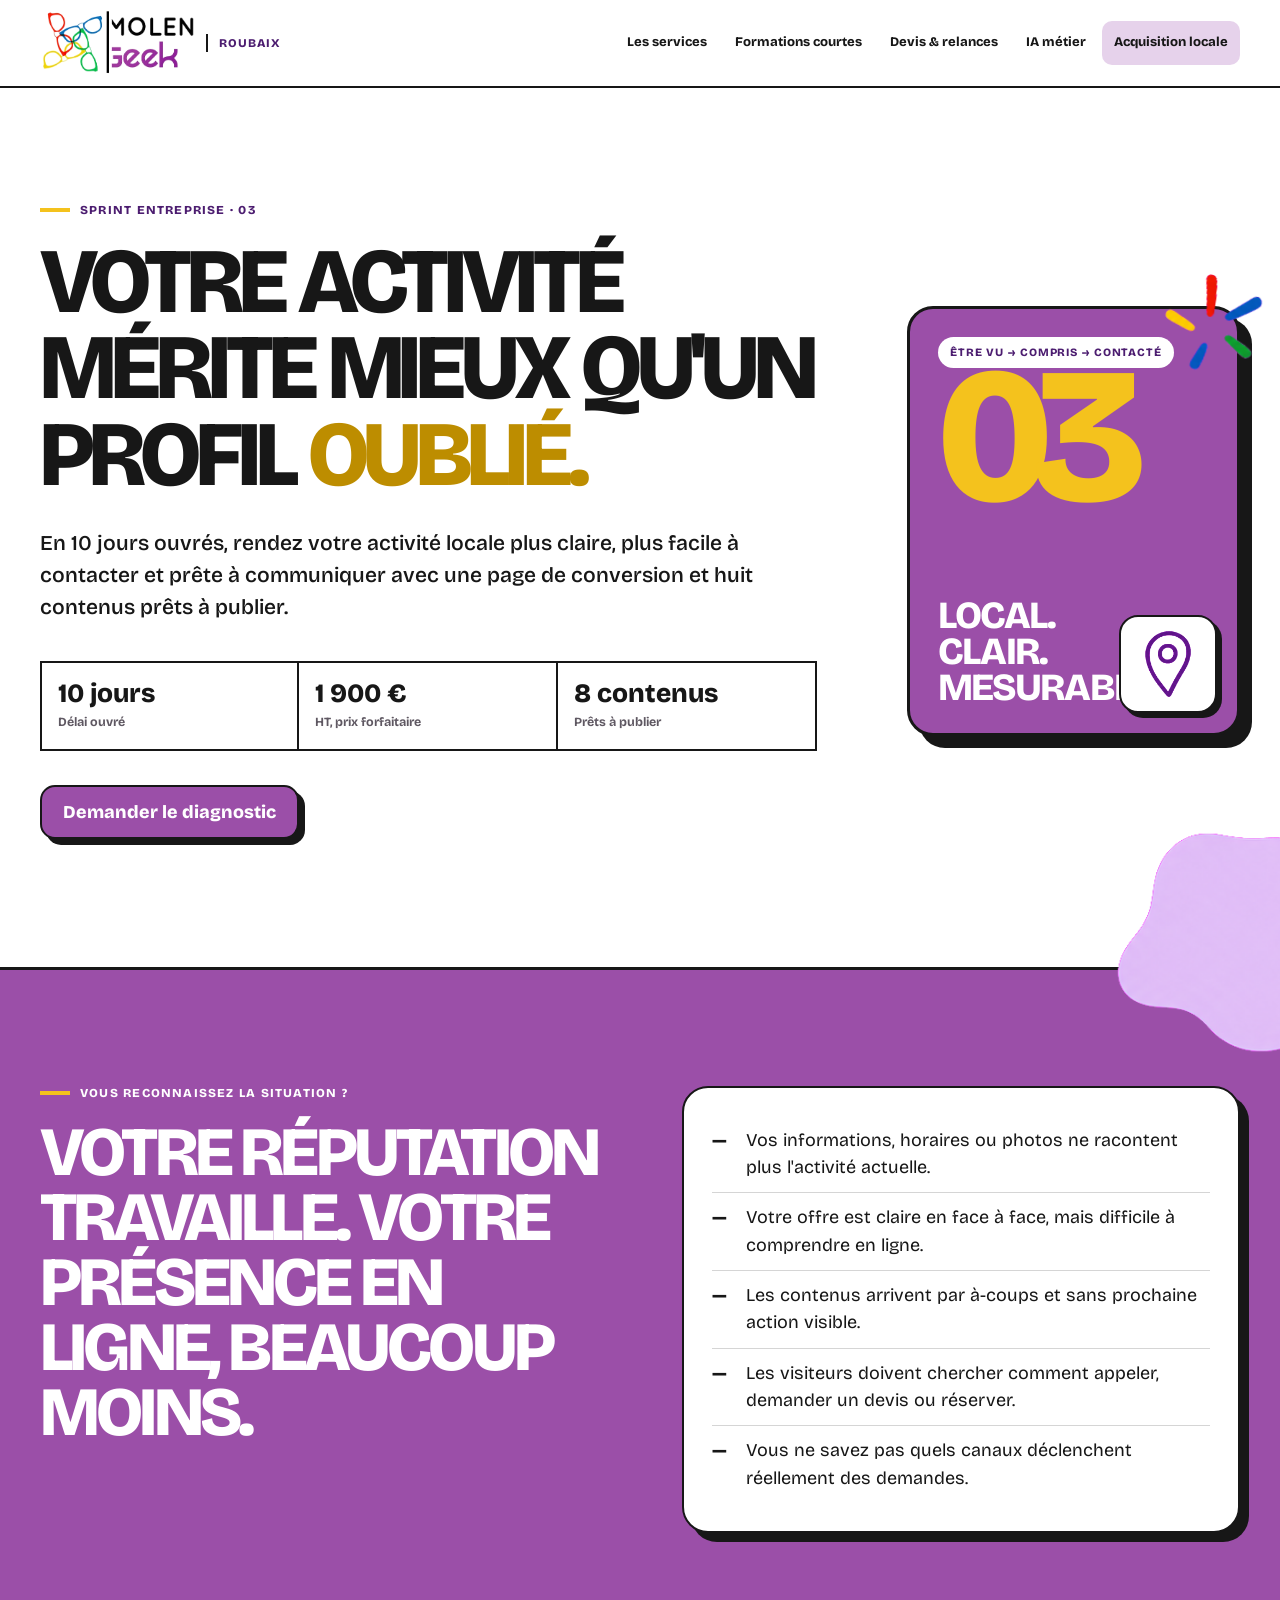
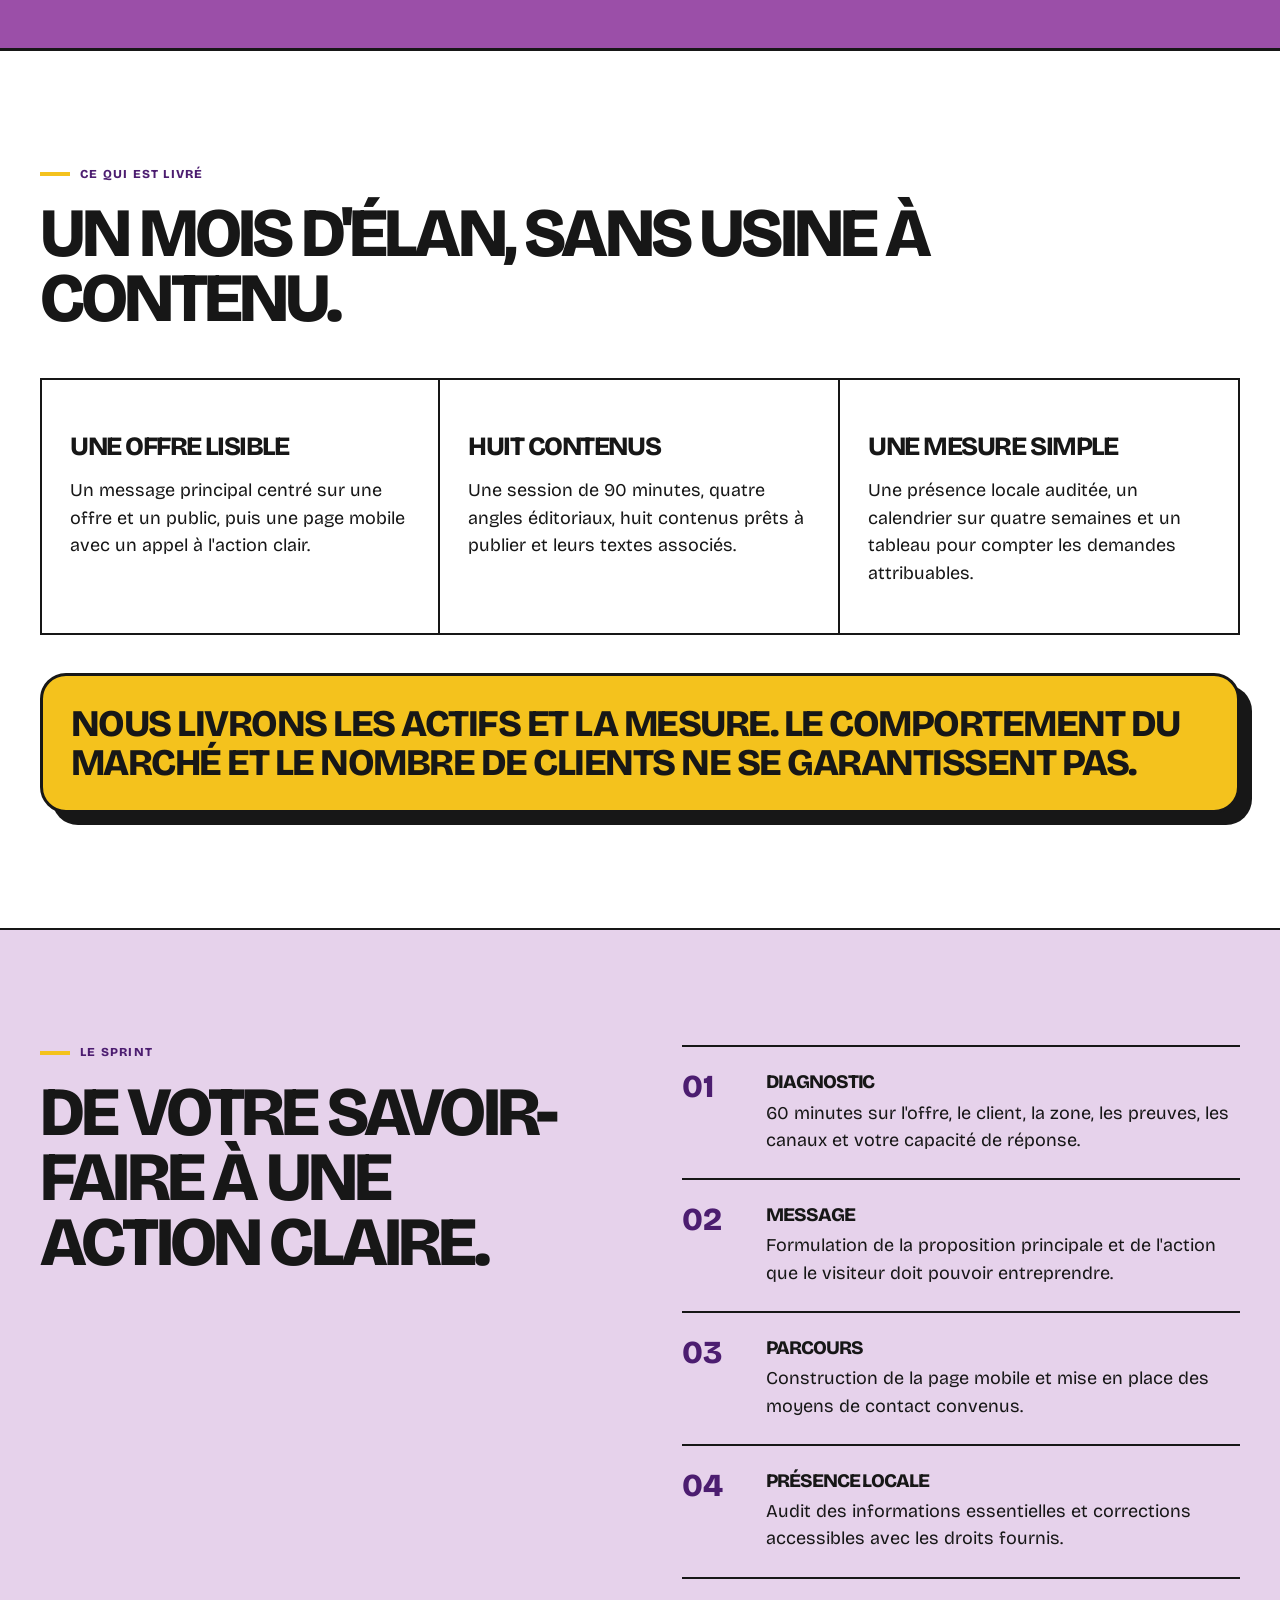
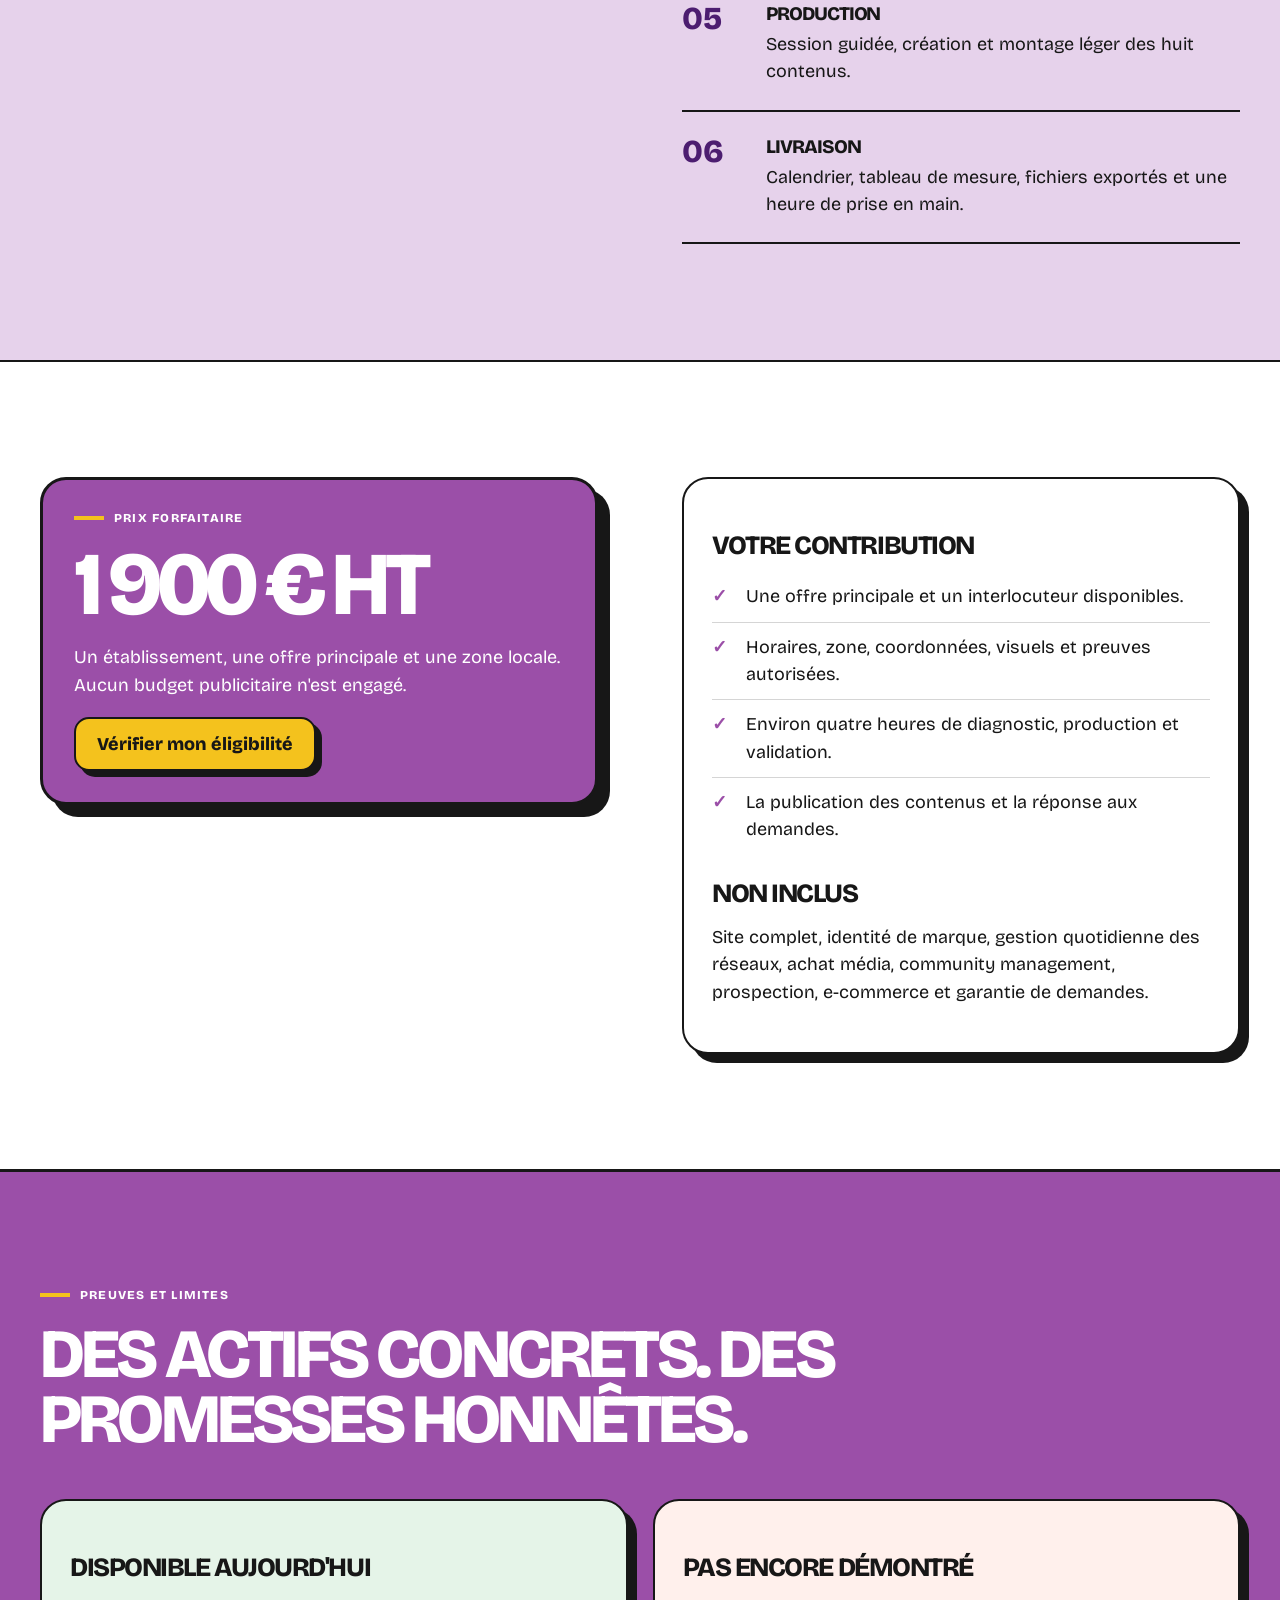
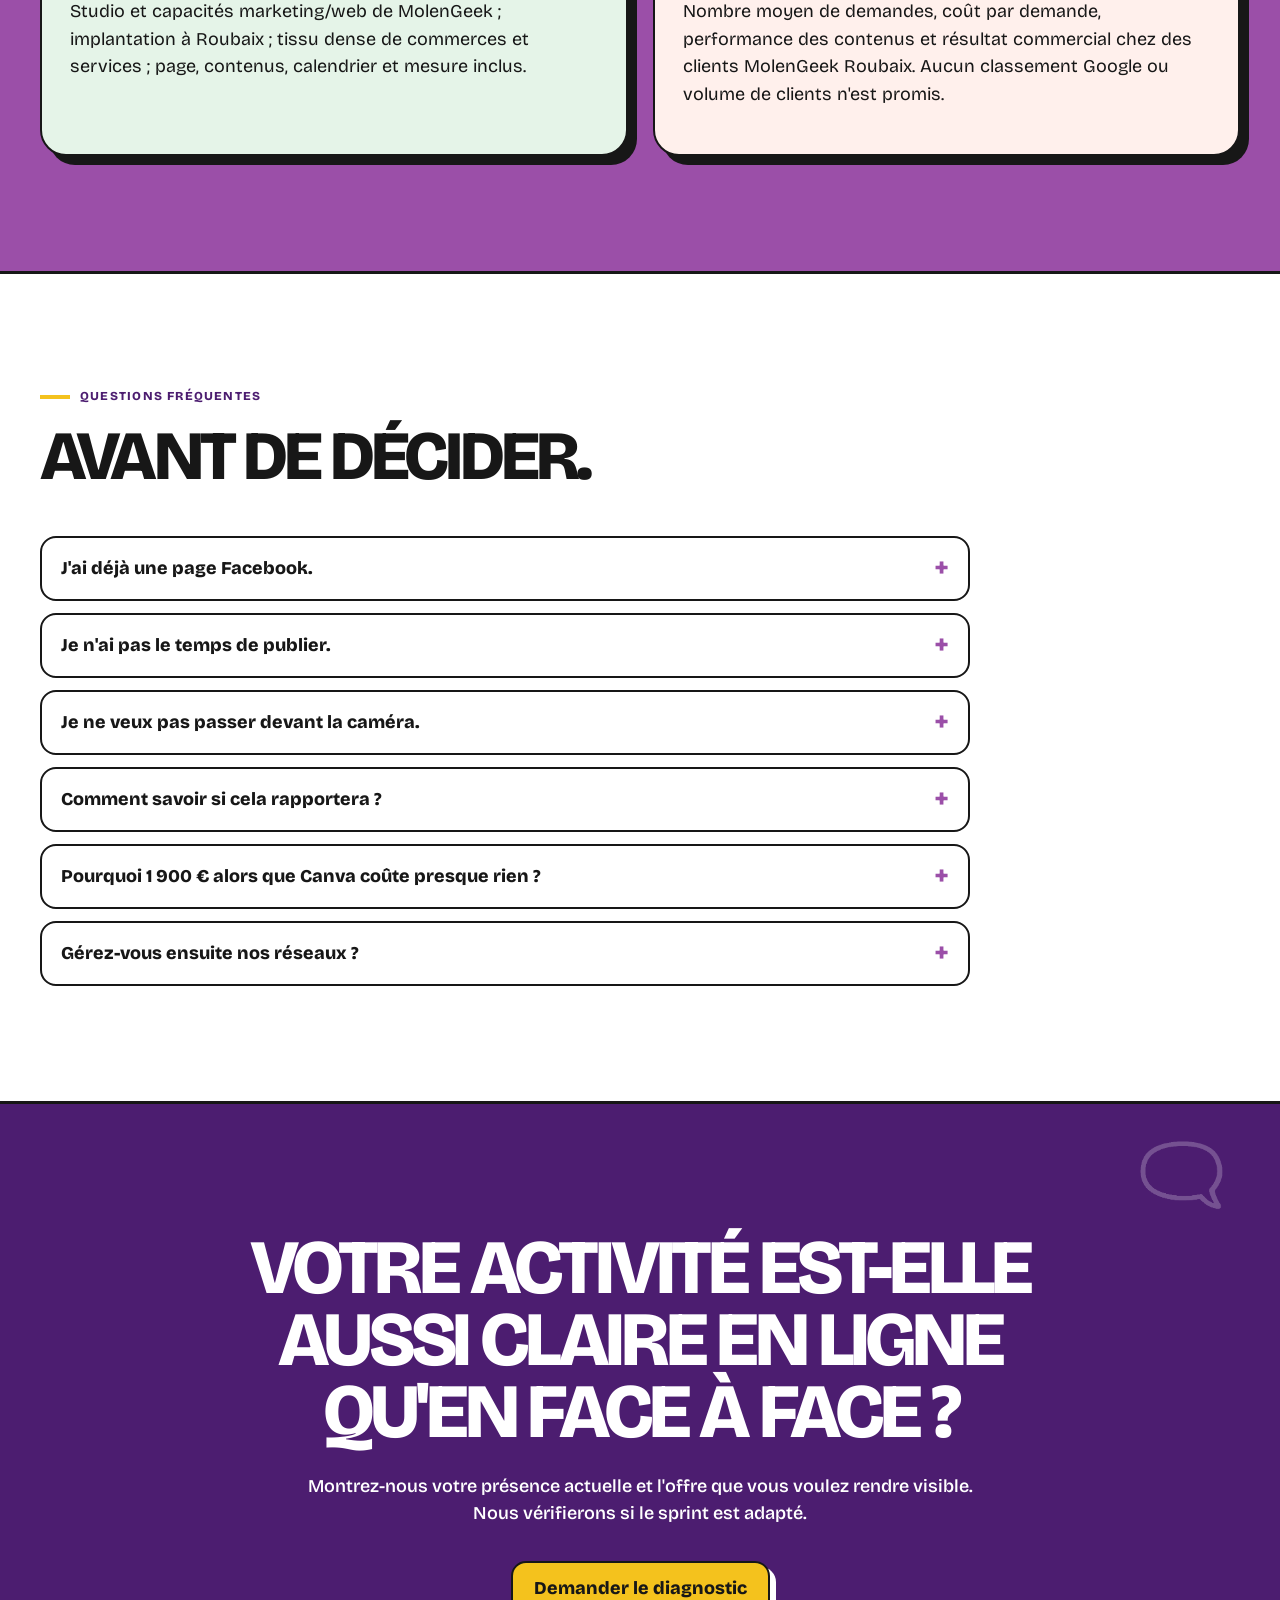
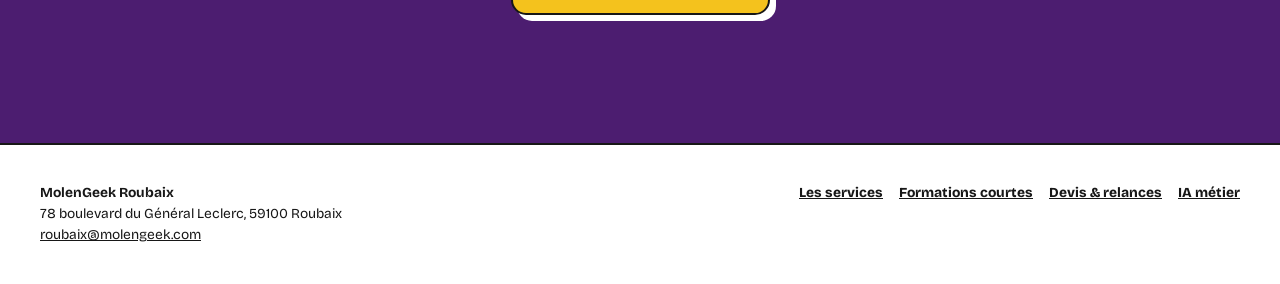
==== site/acquisition-locale.html @ 74951538 "feat: add short training sales site" ====
<!doctype html>
<html lang="fr">
<head>
  <meta charset="utf-8">
  <meta name="viewport" content="width=device-width, initial-scale=1">
  <meta name="description" content="En 10 jours, obtenez une offre locale plus claire, une page de conversion et huit contenus prêts à publier.">
  <title>Sprint acquisition locale &amp; contenu — MolenGeek Roubaix</title>
  <link rel="stylesheet" href="styles.css">
  <script src="script.js" defer></script>
</head>
<body class="theme-yellow">
  <a class="skip-link" href="#contenu">Aller au contenu</a>
  <header class="site-header">
    <div class="header-inner">
      <a class="brand" href="index.html" aria-label="MolenGeek Roubaix — accueil"><img class="brand-logo" src="../brand/molengeek/assets/png/logo-molengeek-horizontal.png" alt="MolenGeek"><span class="brand-campus">Roubaix</span></a>
      <button class="menu-toggle" type="button" hidden data-menu-toggle aria-expanded="false" aria-controls="navigation">Menu</button>
      <nav class="site-nav" id="navigation" data-navigation data-open="false" aria-label="Navigation principale">
        <a href="index.html">Les services</a>
        <a href="formations.html">Formations courtes</a>
        <a href="devis-relances.html">Devis &amp; relances</a>
        <a href="ia-metier-prototype.html">IA métier</a>
        <a href="acquisition-locale.html" aria-current="page">Acquisition locale</a>
      </nav>
    </div>
  </header>

  <main id="contenu">
    <section class="hero offer-hero">
      <div class="shell hero-grid">
        <div>
          <p class="eyebrow">Sprint entreprise · 03</p>
          <h1>Votre activité mérite mieux qu'un profil <span class="accent">oublié.</span></h1>
          <p class="hero-copy">En 10 jours ouvrés, rendez votre activité locale plus claire, plus facile à contacter et prête à communiquer avec une page de conversion et huit contenus prêts à publier.</p>
          <div class="stats" aria-label="Informations principales">
            <div class="stat"><strong>10 jours</strong><span>Délai ouvré</span></div>
            <div class="stat"><strong>1 900 €</strong><span>HT, prix forfaitaire</span></div>
            <div class="stat"><strong>8 contenus</strong><span>Prêts à publier</span></div>
          </div>
          <div class="actions"><a class="button" href="mailto:roubaix@molengeek.com?subject=Diagnostic%20%E2%80%94%20Sprint%20acquisition%20locale%20et%20contenu">Demander le diagnostic</a></div>
        </div>
        <aside class="poster-card" aria-label="Acquisition locale et contenus">
          <div><span class="poster-label">Être vu → compris → contacté</span><div class="poster-number">03</div></div>
          <div><p class="poster-copy">Local.<br>Clair.<br>Mesurable.</p><img class="poster-icon" src="../brand/molengeek/assets/png-generated-v2/map-pin-purple.png" alt="" aria-hidden="true"><div class="color-bars" aria-hidden="true"><span></span><span></span><span></span><span></span></div></div>
        </aside>
      </div>
    </section>

    <section class="section purple">
      <div class="shell split">
        <div>
          <p class="eyebrow">Vous reconnaissez la situation ?</p>
          <h2 class="section-heading">Votre réputation travaille. Votre présence en ligne, beaucoup moins.</h2>
        </div>
        <div class="content-card">
          <ul class="plain-list">
            <li>Vos informations, horaires ou photos ne racontent plus l'activité actuelle.</li>
            <li>Votre offre est claire en face à face, mais difficile à comprendre en ligne.</li>
            <li>Les contenus arrivent par à-coups et sans prochaine action visible.</li>
            <li>Les visiteurs doivent chercher comment appeler, demander un devis ou réserver.</li>
            <li>Vous ne savez pas quels canaux déclenchent réellement des demandes.</li>
          </ul>
        </div>
      </div>
    </section>

    <section class="section">
      <div class="shell">
        <p class="eyebrow">Ce qui est livré</p>
        <h2 class="section-heading">Un mois d'élan, sans usine à contenu.</h2>
        <div class="card-grid">
          <article class="content-card"><h3>Une offre lisible</h3><p>Un message principal centré sur une offre et un public, puis une page mobile avec un appel à l'action clair.</p></article>
          <article class="content-card"><h3>Huit contenus</h3><p>Une session de 90 minutes, quatre angles éditoriaux, huit contenus prêts à publier et leurs textes associés.</p></article>
          <article class="content-card"><h3>Une mesure simple</h3><p>Une présence locale auditée, un calendrier sur quatre semaines et un tableau pour compter les demandes attribuables.</p></article>
        </div>
        <div class="promise-band" style="margin-top: 38px;">Nous livrons les actifs et la mesure. Le comportement du marché et le nombre de clients ne se garantissent pas.</div>
      </div>
    </section>

    <section class="section soft">
      <div class="shell split">
        <div>
          <p class="eyebrow">Le sprint</p>
          <h2 class="section-heading">De votre savoir-faire à une action claire.</h2>
        </div>
        <div class="steps">
          <article class="step"><div><h3>Diagnostic</h3><p>60 minutes sur l'offre, le client, la zone, les preuves, les canaux et votre capacité de réponse.</p></div></article>
          <article class="step"><div><h3>Message</h3><p>Formulation de la proposition principale et de l'action que le visiteur doit pouvoir entreprendre.</p></div></article>
          <article class="step"><div><h3>Parcours</h3><p>Construction de la page mobile et mise en place des moyens de contact convenus.</p></div></article>
          <article class="step"><div><h3>Présence locale</h3><p>Audit des informations essentielles et corrections accessibles avec les droits fournis.</p></div></article>
          <article class="step"><div><h3>Production</h3><p>Session guidée, création et montage léger des huit contenus.</p></div></article>
          <article class="step"><div><h3>Livraison</h3><p>Calendrier, tableau de mesure, fichiers exportés et une heure de prise en main.</p></div></article>
        </div>
      </div>
    </section>

    <section class="section">
      <div class="shell split">
        <div class="price-panel">
          <p class="eyebrow">Prix forfaitaire</p>
          <span class="big-price">1 900 € HT</span>
          <p>Un établissement, une offre principale et une zone locale. Aucun budget publicitaire n'est engagé.</p>
          <a class="button" href="mailto:roubaix@molengeek.com?subject=Diagnostic%20%E2%80%94%20Sprint%20acquisition%20locale%20et%20contenu">Vérifier mon éligibilité</a>
        </div>
        <div class="content-card">
          <h3>Votre contribution</h3>
          <ul class="check-list">
            <li>Une offre principale et un interlocuteur disponibles.</li>
            <li>Horaires, zone, coordonnées, visuels et preuves autorisées.</li>
            <li>Environ quatre heures de diagnostic, production et validation.</li>
            <li>La publication des contenus et la réponse aux demandes.</li>
          </ul>
          <h3>Non inclus</h3>
          <p>Site complet, identité de marque, gestion quotidienne des réseaux, achat média, community management, prospection, e-commerce et garantie de demandes.</p>
        </div>
      </div>
    </section>

    <section class="section purple">
      <div class="shell">
        <p class="eyebrow">Preuves et limites</p>
        <h2 class="section-heading">Des actifs concrets. Des promesses honnêtes.</h2>
        <div class="proof-grid">
          <article class="proof-card available"><h3>Disponible aujourd'hui</h3><p>Studio et capacités marketing/web de MolenGeek ; implantation à Roubaix ; tissu dense de commerces et services ; page, contenus, calendrier et mesure inclus.</p></article>
          <article class="proof-card missing"><h3>Pas encore démontré</h3><p>Nombre moyen de demandes, coût par demande, performance des contenus et résultat commercial chez des clients MolenGeek Roubaix. Aucun classement Google ou volume de clients n'est promis.</p></article>
        </div>
      </div>
    </section>

    <section class="section">
      <div class="shell">
        <p class="eyebrow">Questions fréquentes</p>
        <h2 class="section-heading">Avant de décider.</h2>
        <div class="faq">
          <details><summary>J'ai déjà une page Facebook.</summary><p>Le sprint relie un message clair, une page de contact, une présence locale et des contenus à une action mesurable. Il ne remplace pas forcément vos canaux existants.</p></details>
          <details><summary>Je n'ai pas le temps de publier.</summary><p>Huit contenus et un calendrier sont préparés. La publication reste au client afin de ne pas cacher une charge récurrente qui n'est pas incluse.</p></details>
          <details><summary>Je ne veux pas passer devant la caméra.</summary><p>Le format peut partir d'une interview, de démonstrations, du lieu ou de produits. Une présence humaine reste recommandée lorsqu'elle sert la confiance.</p></details>
          <details><summary>Comment savoir si cela rapportera ?</summary><p>Le tableau permet de compter les demandes attribuables. Nous garantissons les actifs et la mesure installée, pas le comportement du marché.</p></details>
          <details><summary>Pourquoi 1 900 € alors que Canva coûte presque rien ?</summary><p>Canva est un outil. Le forfait couvre le message, le parcours, la production coordonnée, les fichiers prêts à publier et la mesure.</p></details>
          <details><summary>Gérez-vous ensuite nos réseaux ?</summary><p>Pas dans ce forfait. Une production ou diffusion récurrente ferait l'objet d'un accord séparé après observation de la première vague.</p></details>
        </div>
      </div>
    </section>

    <section class="cta-section">
      <div class="shell">
        <h2>Votre activité est-elle aussi claire en ligne qu'en face à face&nbsp;?</h2>
        <p>Montrez-nous votre présence actuelle et l'offre que vous voulez rendre visible. Nous vérifierons si le sprint est adapté.</p>
        <div class="actions"><a class="button" href="mailto:roubaix@molengeek.com?subject=Diagnostic%20%E2%80%94%20Sprint%20acquisition%20locale%20et%20contenu">Demander le diagnostic</a></div>
      </div>
    </section>
  </main>

  <footer class="site-footer"><div class="shell footer-grid"><p><strong>MolenGeek Roubaix</strong><br>78 boulevard du Général Leclerc, 59100 Roubaix<br><a href="mailto:roubaix@molengeek.com">roubaix@molengeek.com</a></p><div class="footer-links"><a href="index.html">Les services</a><a href="formations.html">Formations courtes</a><a href="devis-relances.html">Devis &amp; relances</a><a href="ia-metier-prototype.html">IA métier</a></div></div></footer>
</body>
</html>
---- site/styles.css ----
@font-face {
  font-family: "Bricolage Grotesque";
  src: url("../brand/molengeek/fonts/BricolageGrotesque-Variable.ttf") format("truetype");
  font-style: normal;
  font-weight: 100 900;
  font-display: swap;
}

:root {
  --ink: #171717;
  --white: #ffffff;
  --purple: #9b4fa8;
  --purple-dark: #4c1d70;
  --lavender: #e6d2eb;
  --red: #e5230a;
  --blue: #0757b9;
  --green: #35a853;
  --yellow: #f4c21d;
  --muted: #5f5862;
  --accent: var(--yellow);
  --radius: 26px;
  --depth: 12px 12px 0 var(--ink);
  --max: 1200px;
}

* { box-sizing: border-box; }
html { scroll-behavior: smooth; }
body {
  margin: 0;
  background: var(--white);
  color: var(--ink);
  font-family: "Bricolage Grotesque", sans-serif;
  font-size: 18px;
  line-height: 1.52;
}
body.theme-blue { --accent: var(--blue); }
body.theme-green { --accent: var(--green); }
body.theme-yellow { --accent: var(--yellow); }
body.theme-red { --accent: var(--red); }
a { color: inherit; }
img { display: block; max-width: 100%; }
button, a { -webkit-tap-highlight-color: transparent; }
:focus-visible { outline: 4px solid var(--blue); outline-offset: 4px; }

.skip-link {
  position: fixed;
  top: 12px;
  left: 12px;
  z-index: 100;
  padding: 11px 16px;
  transform: translateY(-160%);
  background: var(--yellow);
  border: 2px solid var(--ink);
  border-radius: 12px;
  font-weight: 800;
}
.skip-link:focus { transform: translateY(0); }

.site-header {
  position: sticky;
  top: 0;
  z-index: 20;
  background: rgba(255, 255, 255, .96);
  border-bottom: 2px solid var(--ink);
}
.header-inner, .shell {
  width: min(calc(100% - 48px), var(--max));
  margin-inline: auto;
}
.header-inner {
  min-height: 86px;
  display: flex;
  align-items: center;
  justify-content: space-between;
  gap: 28px;
}
.brand {
  display: inline-flex;
  align-items: center;
  gap: 12px;
  text-decoration: none;
}
.brand-logo { width: 154px; height: auto; }
.brand-campus {
  padding-left: 11px;
  border-left: 2px solid var(--ink);
  color: var(--purple-dark);
  font-size: .74rem;
  font-weight: 800;
  letter-spacing: .08em;
  text-transform: uppercase;
}
.site-nav { display: flex; align-items: center; gap: 4px; }
.site-nav a {
  min-height: 44px;
  display: inline-flex;
  align-items: center;
  padding: 9px 12px;
  border-radius: 10px;
  text-decoration: none;
  font-size: .82rem;
  font-weight: 750;
}
.site-nav a:hover, .site-nav a[aria-current="page"] { background: var(--lavender); }
.menu-toggle {
  display: none;
  min-width: 48px;
  min-height: 48px;
  background: var(--white);
  border: 2px solid var(--ink);
  border-radius: 12px;
  color: var(--ink);
  font: inherit;
  font-weight: 800;
  cursor: pointer;
}
main { overflow: hidden; }

.hero {
  position: relative;
  padding: clamp(62px, 9vw, 120px) 0 clamp(72px, 10vw, 132px);
}
.hero::after {
  content: "";
  position: absolute;
  right: -74px;
  bottom: -100px;
  width: 250px;
  aspect-ratio: 1;
  background: url("../brand/molengeek/assets/png-generated-v2/organic-blob-lavender.png") center/contain no-repeat;
  pointer-events: none;
}
.hero-grid {
  position: relative;
  z-index: 1;
  display: grid;
  grid-template-columns: minmax(0, 1.4fr) minmax(310px, .6fr);
  gap: clamp(42px, 7vw, 90px);
  align-items: center;
}
.eyebrow {
  display: flex;
  align-items: center;
  gap: 10px;
  width: fit-content;
  margin: 0 0 21px;
  color: var(--purple-dark);
  font-size: .76rem;
  font-weight: 800;
  letter-spacing: .1em;
  line-height: 1.2;
  text-transform: uppercase;
}
.eyebrow::before { content: ""; width: 30px; height: 4px; background: var(--accent); }
.section.purple .eyebrow, .price-panel .eyebrow { color: var(--white); }
.section.purple .eyebrow::before, .price-panel .eyebrow::before { background: var(--yellow); }
h1, h2, h3, .display {
  margin-top: 0;
  font-family: "Bricolage Grotesque", sans-serif;
  font-weight: 800;
  line-height: .94;
  letter-spacing: -.055em;
}
h1 {
  max-width: 900px;
  margin-bottom: 0;
  font-size: clamp(3.25rem, 8.6vw, 7.75rem);
  text-transform: uppercase;
}
.offer-hero h1 { font-size: clamp(3rem, 7.2vw, 6.55rem); }
h1 .accent, h2 .accent { color: var(--purple); }
.theme-blue h1 .accent { color: var(--blue); }
.theme-green h1 .accent { color: var(--green); }
.theme-yellow h1 .accent { color: #bd8d00; }
.hero-copy {
  max-width: 745px;
  margin: 28px 0 0;
  font-size: clamp(1.08rem, 1.8vw, 1.32rem);
  font-weight: 540;
}
.actions { display: flex; flex-wrap: wrap; gap: 14px; margin-top: 34px; }
.button {
  min-height: 54px;
  display: inline-flex;
  align-items: center;
  justify-content: center;
  padding: 13px 21px;
  border: 2px solid var(--ink);
  border-radius: 15px;
  background: var(--purple);
  color: var(--white);
  box-shadow: 6px 6px 0 var(--ink);
  text-decoration: none;
  font-weight: 800;
  line-height: 1.15;
  transition: transform 160ms ease, box-shadow 160ms ease;
}
.button:hover { transform: translate(3px, 3px); box-shadow: 3px 3px 0 var(--ink); }
.button.secondary { background: var(--white); color: var(--ink); }

.poster-card, .price-panel {
  position: relative;
  background: var(--purple);
  color: var(--white);
  border: 3px solid var(--ink);
  border-radius: var(--radius);
  box-shadow: var(--depth);
}
.poster-card {
  min-height: 430px;
  display: flex;
  flex-direction: column;
  justify-content: space-between;
  padding: 28px;
  transform: rotate(1.5deg);
}
.poster-card::before {
  content: "";
  position: absolute;
  top: -40px;
  right: -28px;
  width: 108px;
  height: 108px;
  background: url("../brand/molengeek/assets/png-generated-v2/attention-rays-multicolor.png") center/contain no-repeat;
  transform: rotate(9deg);
  pointer-events: none;
}
.poster-label {
  display: inline-block;
  width: fit-content;
  padding: 7px 12px;
  background: var(--white);
  color: var(--purple-dark);
  border-radius: 999px;
  font-size: .7rem;
  font-weight: 800;
  letter-spacing: .08em;
  text-transform: uppercase;
}
.poster-number {
  color: var(--yellow);
  font-size: clamp(7rem, 16vw, 12rem);
  font-weight: 800;
  line-height: .72;
  letter-spacing: -.09em;
}
.poster-copy {
  margin: 18px 0 0;
  font-size: clamp(1.75rem, 3vw, 2.75rem);
  font-weight: 800;
  line-height: .94;
  letter-spacing: -.045em;
  text-transform: uppercase;
}
.poster-icon {
  position: absolute;
  right: 20px;
  bottom: 20px;
  width: 98px;
  height: 98px;
  object-fit: contain;
  padding: 10px;
  background: var(--white);
  border: 2px solid var(--ink);
  border-radius: 19px;
  box-shadow: 5px 5px 0 var(--ink);
}
.color-bars { display: none; }

.section { padding: clamp(70px, 9vw, 116px) 0; }
.section.purple {
  background: var(--purple);
  color: var(--white);
  border-block: 3px solid var(--ink);
}
.section.soft { background: var(--lavender); border-block: 2px solid var(--ink); }
.section-heading {
  max-width: 890px;
  margin: 0 0 46px;
  font-size: clamp(2.45rem, 5.4vw, 5rem);
  text-transform: uppercase;
}
.section-intro { max-width: 800px; margin: -18px 0 42px; font-size: 1.15rem; font-weight: 600; }

.card-grid {
  display: grid;
  grid-template-columns: repeat(3, minmax(0, 1fr));
  border-top: 2px solid currentColor;
}
.service-card, .content-card, .step, .proof-card { color: var(--ink); }
.service-card {
  position: relative;
  display: flex;
  flex-direction: column;
  padding: 31px 28px 34px;
  background: var(--white);
  border-right: 2px solid var(--ink);
  border-bottom: 2px solid var(--ink);
}
.service-card:first-child { border-left: 2px solid var(--ink); }
.service-card::after {
  content: "";
  position: absolute;
  left: 0;
  bottom: 0;
  width: 100%;
  height: 9px;
  background: var(--blue);
}
.service-card:nth-child(2)::after { background: var(--green); }
.service-card:nth-child(3)::after { background: var(--yellow); }
.service-number { color: var(--purple-dark); font-size: 3.8rem; font-weight: 800; line-height: .8; }
.service-card h3, .content-card h3, .proof-card h3 {
  margin: 25px 0 14px;
  font-size: 1.65rem;
  line-height: 1;
  text-transform: uppercase;
}
.service-card p { margin: 0 0 16px; }
.service-card .price { margin-top: auto; padding-top: 18px; font-weight: 800; }
.text-link { width: fit-content; margin-top: 16px; font-weight: 800; text-underline-offset: 5px; text-decoration-thickness: 2px; }

.training-list {
  display: grid;
  border-top: 2px solid var(--ink);
}
.training-row {
  --row-accent: var(--purple);
  display: grid;
  grid-template-columns: 92px minmax(0, 1.25fr) minmax(210px, .55fr) 54px;
  gap: clamp(20px, 4vw, 54px);
  align-items: center;
  min-height: 220px;
  padding: 32px 22px;
  background: var(--white);
  border: 2px solid var(--ink);
  border-top: 0;
  box-shadow: inset 0 -10px 0 var(--row-accent);
  text-decoration: none;
  transition: background 160ms ease, transform 160ms ease;
}
.training-row:hover { background: #fbf7fc; transform: translateX(5px); }
.training-row.red { --row-accent: var(--red); }
.training-row.blue { --row-accent: var(--blue); }
.training-row.green { --row-accent: var(--green); }
.training-row.yellow { --row-accent: var(--yellow); }
.training-index {
  align-self: start;
  color: var(--purple-dark);
  font-size: clamp(3.2rem, 6vw, 5.3rem);
  font-weight: 800;
  line-height: .8;
  letter-spacing: -.08em;
}
.training-copy h3 {
  max-width: 720px;
  margin: 0 0 14px;
  font-size: clamp(1.65rem, 3.2vw, 2.8rem);
  line-height: .96;
  text-transform: uppercase;
}
.training-copy p, .training-meta p { margin: 0; }
.training-meta { display: grid; gap: 10px; font-size: .9rem; }
.training-meta strong { display: block; font-size: 1.25rem; line-height: 1.05; }
.training-arrow {
  display: grid;
  width: 48px;
  height: 48px;
  place-items: center;
  background: var(--row-accent);
  border: 2px solid var(--ink);
  border-radius: 50%;
  font-size: 1.55rem;
  font-weight: 900;
}

.training-hero .poster-card { background: var(--purple-dark); }
.training-hero .poster-number { color: var(--accent); }
.ticket-facts {
  display: grid;
  gap: 12px;
  margin-top: 26px;
  padding-top: 21px;
  border-top: 2px solid rgba(255,255,255,.6);
}
.ticket-fact { display: flex; align-items: baseline; justify-content: space-between; gap: 18px; }
.ticket-fact span { font-size: .76rem; font-weight: 750; letter-spacing: .06em; text-transform: uppercase; }
.ticket-fact strong { color: var(--yellow); font-size: 1.1rem; text-align: right; }
.theme-yellow .ticket-fact strong { color: var(--white); }

.deliverable-grid {
  display: grid;
  grid-template-columns: repeat(2, minmax(0, 1fr));
  gap: 22px;
  counter-reset: deliverable;
}
.deliverable {
  position: relative;
  min-height: 190px;
  padding: 28px 28px 28px 78px;
  background: var(--white);
  color: var(--ink);
  border: 2px solid var(--ink);
  border-radius: 20px;
  counter-increment: deliverable;
}
.deliverable::before {
  content: counter(deliverable, decimal-leading-zero);
  position: absolute;
  top: 28px;
  left: 24px;
  color: var(--accent);
  font-size: 1.5rem;
  font-weight: 900;
  line-height: 1;
}
.deliverable h3 { margin: 0 0 10px; font-size: 1.3rem; line-height: 1.05; text-transform: uppercase; }
.deliverable p { margin: 0; }

.objective-list {
  display: grid;
  grid-template-columns: repeat(2, minmax(0, 1fr));
  gap: 0 34px;
  margin: 0;
  padding: 0;
  list-style: none;
  counter-reset: objective;
}
.objective-list li {
  position: relative;
  padding: 18px 0 18px 52px;
  border-bottom: 2px solid var(--ink);
  counter-increment: objective;
}
.objective-list li::before {
  content: counter(objective, decimal-leading-zero);
  position: absolute;
  top: 18px;
  left: 0;
  color: var(--purple-dark);
  font-weight: 900;
}

.practical-grid {
  display: grid;
  grid-template-columns: repeat(4, minmax(0, 1fr));
  border-top: 2px solid var(--ink);
  border-left: 2px solid var(--ink);
}
.practical-item {
  min-height: 142px;
  padding: 21px;
  background: var(--white);
  border-right: 2px solid var(--ink);
  border-bottom: 2px solid var(--ink);
}
.practical-item span { display: block; margin-bottom: 9px; color: var(--purple-dark); font-size: .7rem; font-weight: 850; letter-spacing: .08em; text-transform: uppercase; }
.practical-item strong { display: block; font-size: 1.1rem; line-height: 1.12; }

.quality-note {
  display: grid;
  grid-template-columns: 170px 1fr;
  gap: 28px;
  align-items: center;
  padding: 28px;
  background: var(--lavender);
  border: 2px solid var(--ink);
  border-radius: var(--radius);
  box-shadow: 8px 8px 0 var(--ink);
}
.quality-note strong { color: var(--purple-dark); font-size: 1.35rem; line-height: 1; text-transform: uppercase; }
.quality-note p { margin: 0; }

.contact-lines { display: grid; gap: 10px; margin: 22px 0 0; }
.contact-lines a { font-weight: 800; text-underline-offset: 4px; }
.legal-copy { max-width: 920px; }
.legal-copy h3 { margin: 32px 0 10px; font-size: 1.28rem; line-height: 1.1; text-transform: uppercase; }
.legal-copy p { margin: 0 0 16px; }
.legal-copy ul { margin: 0; padding-left: 1.25rem; }
.legal-copy li + li { margin-top: 7px; }

.split { display: grid; grid-template-columns: 1fr 1fr; gap: clamp(32px, 7vw, 84px); align-items: start; }
.content-card, .proof-card {
  padding: 28px;
  background: var(--white);
  border: 2px solid var(--ink);
  border-radius: var(--radius);
  box-shadow: 9px 9px 0 var(--ink);
}
.card-grid .content-card {
  border-width: 0 2px 2px 0;
  border-radius: 0;
  box-shadow: none;
}
.card-grid .content-card:first-child { border-left: 2px solid var(--ink); }
.content-card ul, .check-list, .plain-list { margin: 0; padding: 0; list-style: none; }
.check-list li, .plain-list li { position: relative; padding: 11px 0 11px 34px; border-bottom: 1px solid rgba(23,23,23,.18); }
.check-list li:last-child, .plain-list li:last-child { border-bottom: 0; }
.check-list li::before { content: "✓"; position: absolute; left: 0; color: var(--purple); font-weight: 900; }
.plain-list li::before { content: "—"; position: absolute; left: 0; font-weight: 900; }
.promise-band {
  padding: 28px;
  background: var(--yellow);
  border: 3px solid var(--ink);
  border-radius: var(--radius);
  box-shadow: var(--depth);
  font-size: clamp(1.4rem, 3vw, 2.35rem);
  font-weight: 800;
  line-height: 1.04;
  letter-spacing: -.04em;
  text-transform: uppercase;
}

.stats { display: grid; grid-template-columns: repeat(3, 1fr); margin-top: 38px; border-block: 2px solid var(--ink); }
.stat { padding: 17px 16px; border-right: 2px solid var(--ink); }
.stat:first-child { border-left: 2px solid var(--ink); }
.stat strong { display: block; font-size: 1.65rem; font-weight: 800; line-height: 1; }
.stat span { display: block; margin-top: 7px; color: var(--muted); font-size: .78rem; font-weight: 700; }
.steps { display: grid; counter-reset: step; border-top: 2px solid var(--ink); }
.step {
  display: grid;
  grid-template-columns: 64px 1fr;
  gap: 20px;
  padding: 24px 0;
  border-bottom: 2px solid var(--ink);
  counter-increment: step;
}
.step::before { content: counter(step, decimal-leading-zero); color: var(--purple-dark); font-size: 2rem; font-weight: 800; line-height: 1; }
.step h3 { margin: 0 0 7px; font-size: 1.2rem; line-height: 1.1; text-transform: uppercase; }
.step p { margin: 0; }
.price-panel { padding: 31px; }
.price-panel .big-price { display: block; margin: 10px 0 20px; font-size: clamp(3.35rem, 7vw, 6rem); font-weight: 800; line-height: .87; letter-spacing: -.065em; }
.price-panel .button { background: var(--yellow); color: var(--ink); }
.proof-grid { display: grid; grid-template-columns: 1fr 1fr; gap: 25px; }
.proof-card.available { background: #e5f4e8; }
.proof-card.missing { background: #fff0ec; }
.faq { display: grid; gap: 12px; max-width: 930px; }
.faq details { background: var(--white); color: var(--ink); border: 2px solid var(--ink); border-radius: 16px; }
.faq summary { min-height: 61px; display: flex; align-items: center; justify-content: space-between; gap: 20px; padding: 14px 19px; cursor: pointer; font-weight: 800; list-style: none; }
.faq summary::-webkit-details-marker { display: none; }
.faq summary::after { content: "+"; flex: 0 0 auto; color: var(--purple); font-size: 1.8rem; line-height: 1; }
.faq details[open] summary::after { content: "−"; }
.faq details p { margin: 0; padding: 0 19px 19px; }

.cta-section {
  position: relative;
  padding: clamp(78px, 10vw, 128px) 0;
  background: var(--purple-dark);
  color: var(--white);
  text-align: center;
  border-top: 3px solid var(--ink);
}
.cta-section::after {
  content: "";
  position: absolute;
  right: 4vw;
  top: 28px;
  width: 112px;
  aspect-ratio: 1;
  background: url("../brand/molengeek/assets/png-generated-v2/speech-bubble-purple.png") center/contain no-repeat;
  filter: brightness(0) invert(1);
  opacity: .23;
}
.cta-section h2 { max-width: 920px; margin: 0 auto; font-size: clamp(2.65rem, 6vw, 5.65rem); text-transform: uppercase; }
.cta-section p { max-width: 680px; margin: 24px auto 0; font-weight: 550; }
.cta-section .actions { justify-content: center; }
.cta-section .button { background: var(--yellow); color: var(--ink); box-shadow: 6px 6px 0 var(--white); }
.site-footer { padding: 38px 0; background: var(--white); border-top: 2px solid var(--ink); font-size: .86rem; }
.footer-grid { display: flex; align-items: flex-start; justify-content: space-between; gap: 28px; }
.footer-grid p { margin: 0; }
.footer-links { display: flex; flex-wrap: wrap; justify-content: flex-end; gap: 16px; font-weight: 750; }

.js .hero-grid > * { animation: enter .55s ease both; }
.js .hero-grid > :nth-child(2) { animation-delay: .12s; }
@keyframes enter { from { opacity: 0; transform: translateY(14px); } to { opacity: 1; transform: translateY(0); } }

@media (max-width: 920px) {
  .hero-grid, .split { grid-template-columns: 1fr; }
  .poster-card { min-height: 320px; transform: none; }
  .card-grid { grid-template-columns: 1fr; }
  .training-row { grid-template-columns: 72px minmax(0, 1fr) 48px; }
  .training-meta { grid-column: 2 / -1; grid-template-columns: repeat(3, minmax(0, 1fr)); }
  .practical-grid { grid-template-columns: repeat(2, minmax(0, 1fr)); }
  .service-card, .card-grid .content-card { border-left: 2px solid var(--ink); }
  .js .menu-toggle:not([hidden]) { display: inline-grid; place-items: center; }
  .js .header-inner { position: relative; }
  .js .site-nav { position: absolute; top: calc(100% + 2px); right: -24px; left: -24px; display: none; padding: 12px 24px 20px; background: var(--white); border-bottom: 2px solid var(--ink); }
  .js .site-nav[data-open="true"] { display: grid; }
  .js .site-nav a { padding: 12px; }
}

@media (max-width: 680px) {
  body { font-size: 16px; }
  .header-inner, .shell { width: min(calc(100% - 30px), var(--max)); }
  .header-inner { min-height: 76px; }
  .brand-logo { width: 126px; }
  .brand-campus { display: none; }
  .hero { padding-top: 52px; }
  h1, .offer-hero h1 { font-size: clamp(2.72rem, 14.5vw, 4.7rem); }
  .poster-card { min-height: 285px; padding: 23px; }
  .stats, .proof-grid { grid-template-columns: 1fr; }
  .training-row { grid-template-columns: 54px minmax(0, 1fr); min-height: 0; padding: 26px 17px 32px; }
  .training-index { font-size: 3rem; }
  .training-meta { grid-column: 1 / -1; grid-template-columns: 1fr; padding-left: 54px; }
  .training-arrow { display: none; }
  .deliverable-grid, .objective-list, .practical-grid { grid-template-columns: 1fr; }
  .deliverable { min-height: 0; padding-left: 70px; }
  .quality-note { grid-template-columns: 1fr; gap: 12px; }
  .stats { border: 2px solid var(--ink); }
  .stat { border-right: 0; border-bottom: 1px solid var(--ink); }
  .stat:first-child { border-left: 0; }
  .stat:last-child { border-bottom: 0; }
  .step { grid-template-columns: 46px 1fr; gap: 12px; }
  .footer-grid { display: grid; }
  .footer-links { justify-content: flex-start; }
}

@media (prefers-reduced-motion: reduce) {
  html { scroll-behavior: auto; }
  *, *::before, *::after { animation-duration: .01ms !important; animation-iteration-count: 1 !important; transition-duration: .01ms !important; }
}
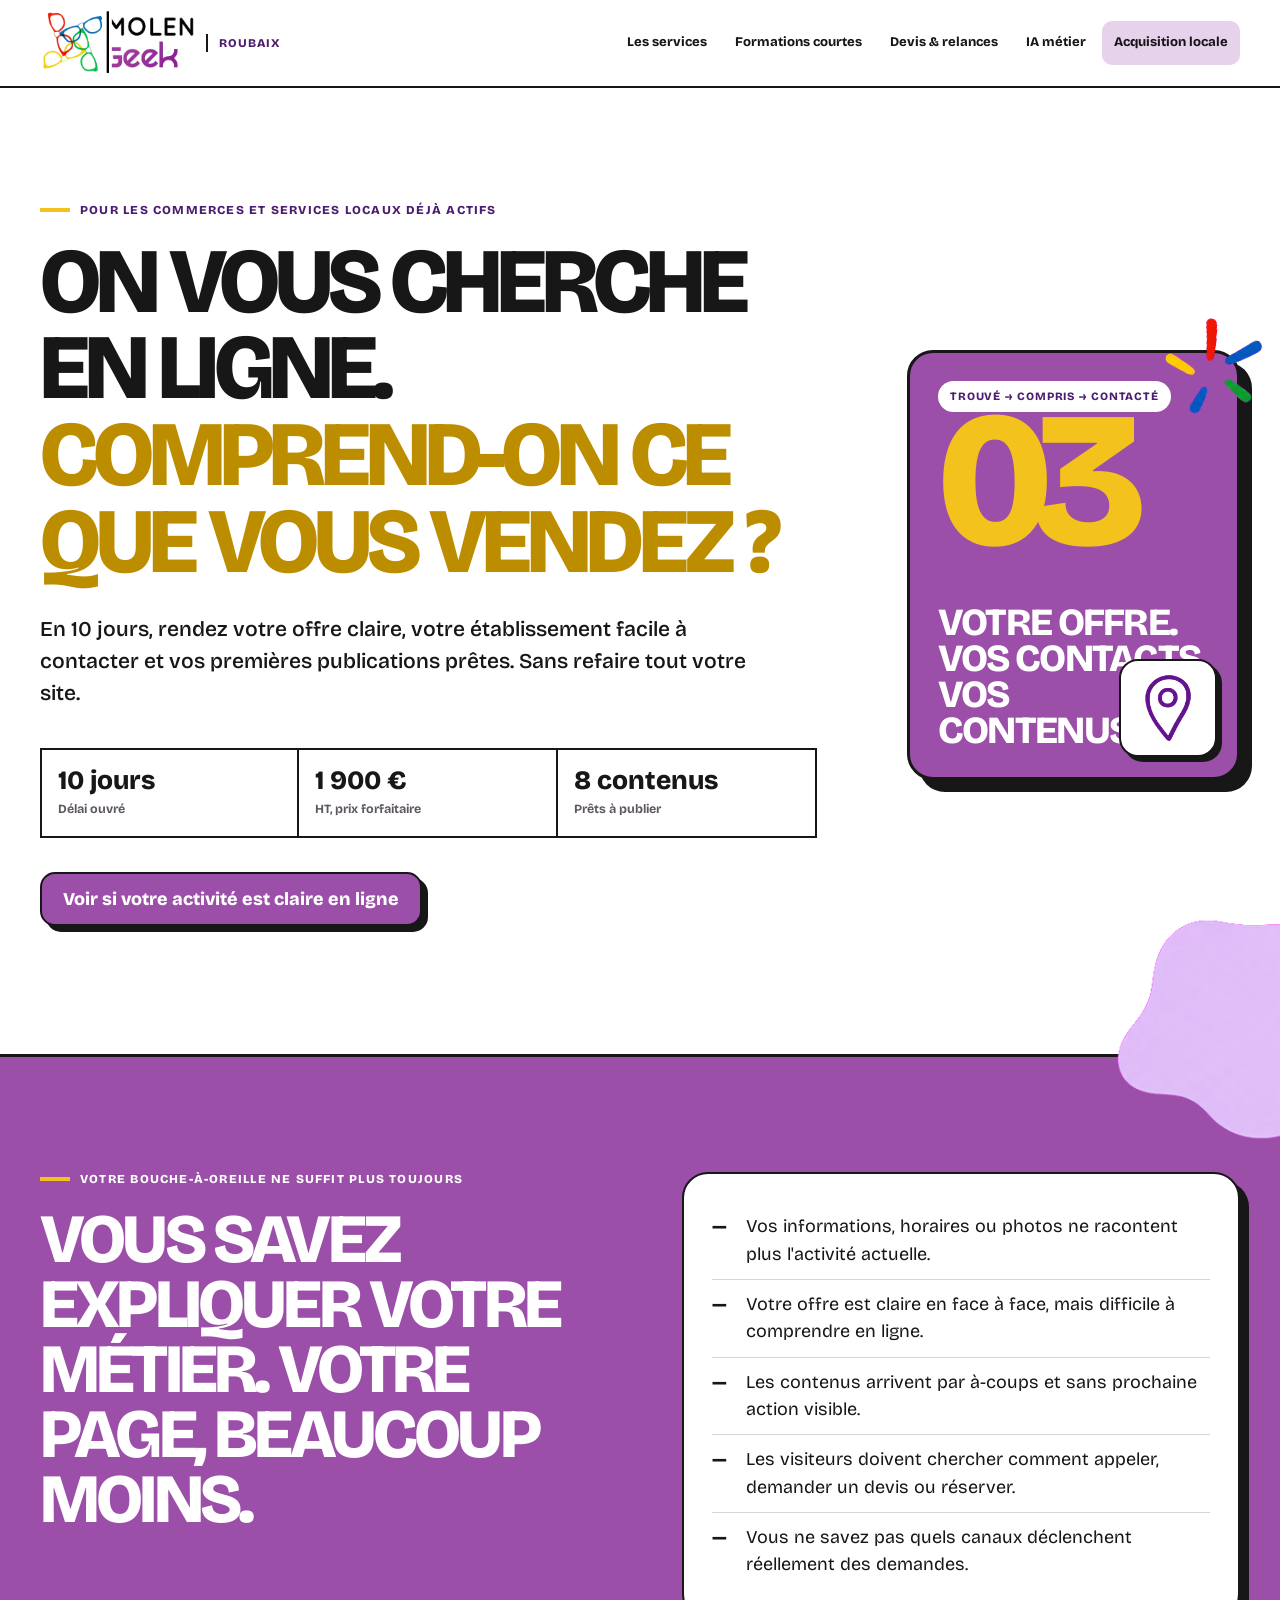
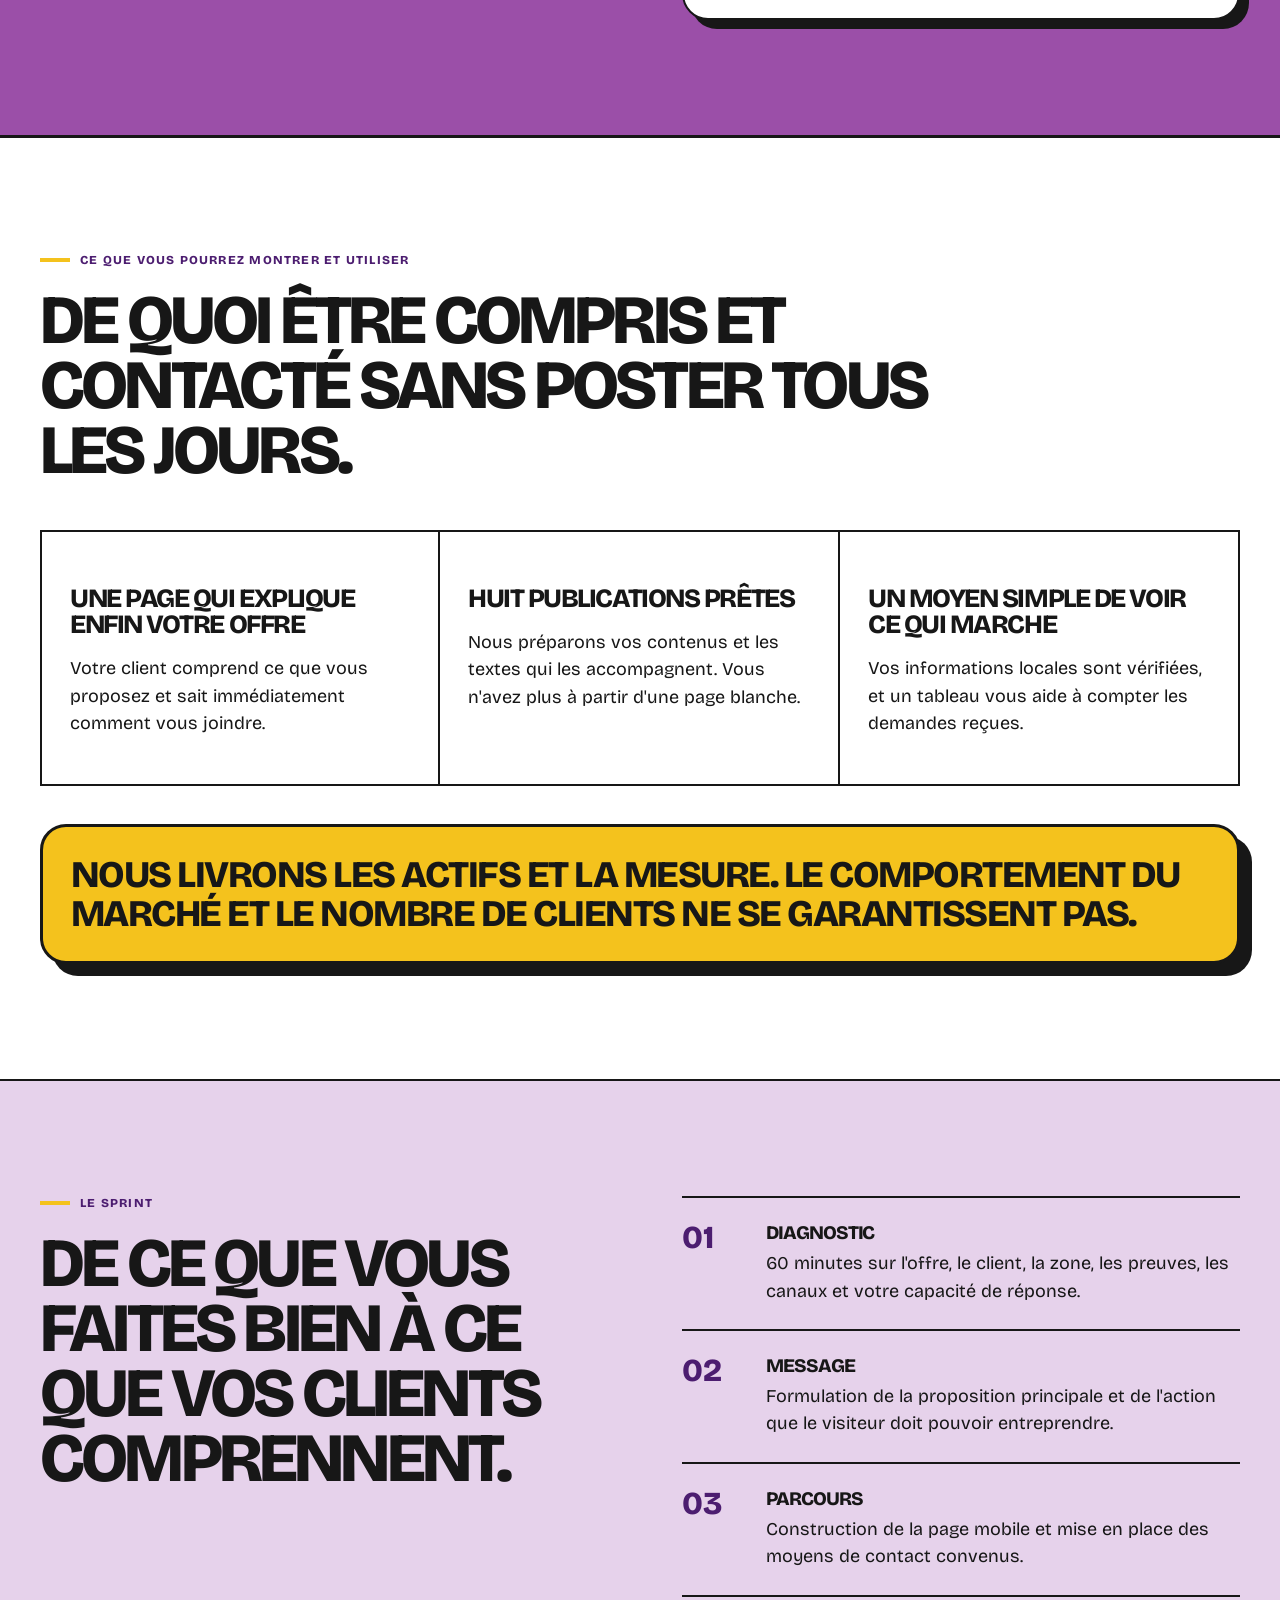
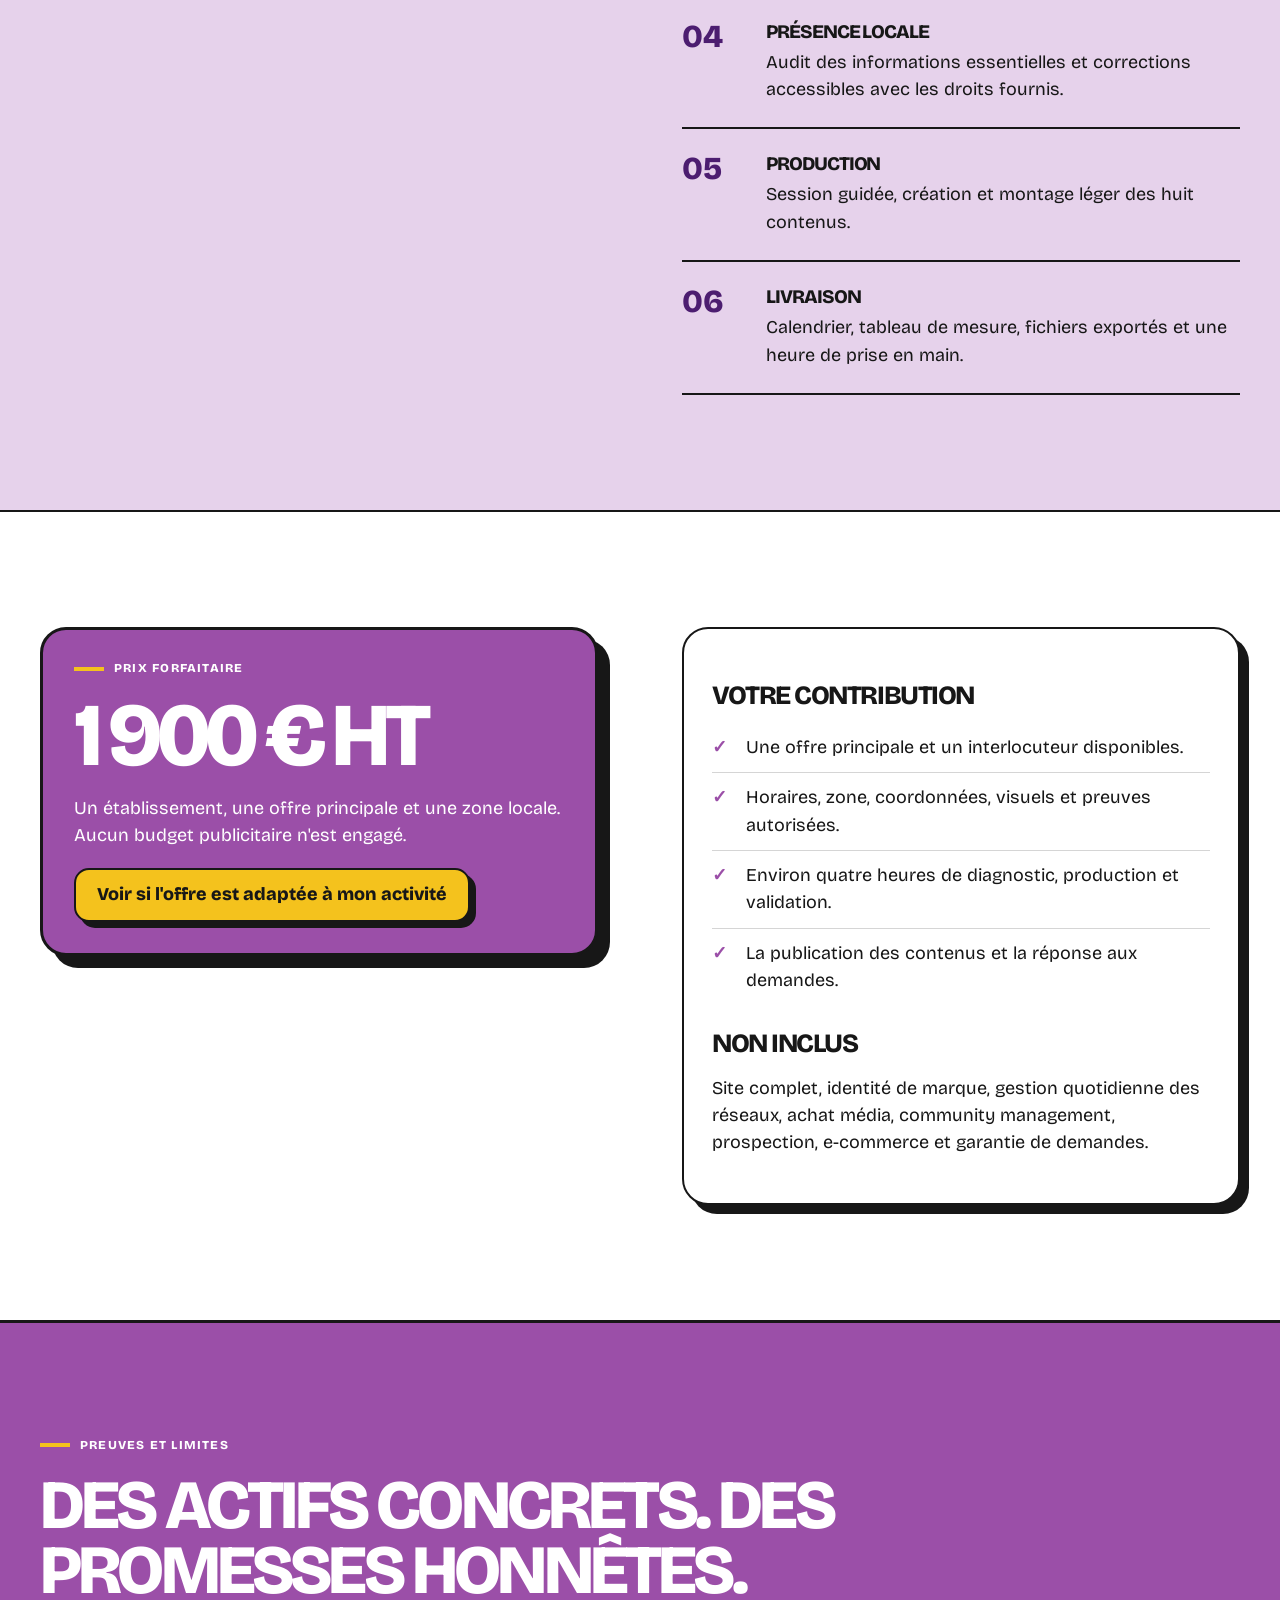
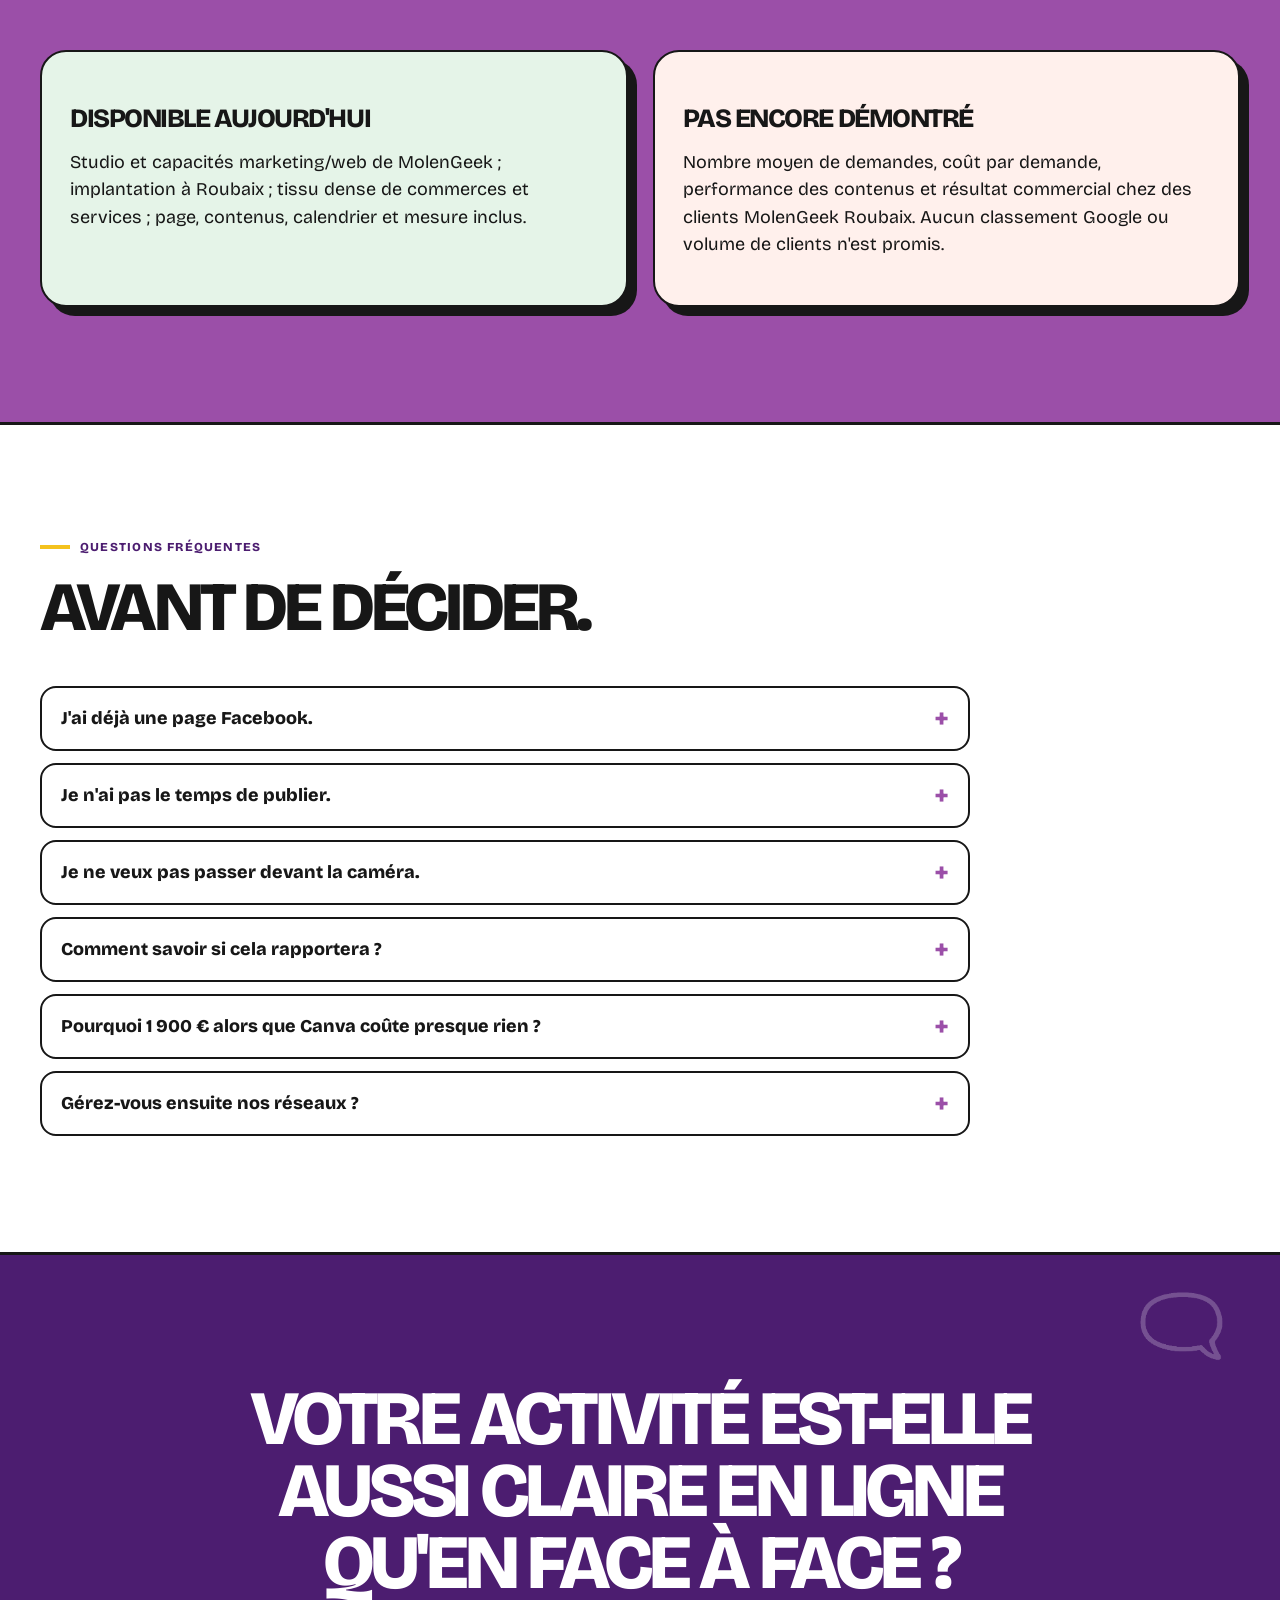
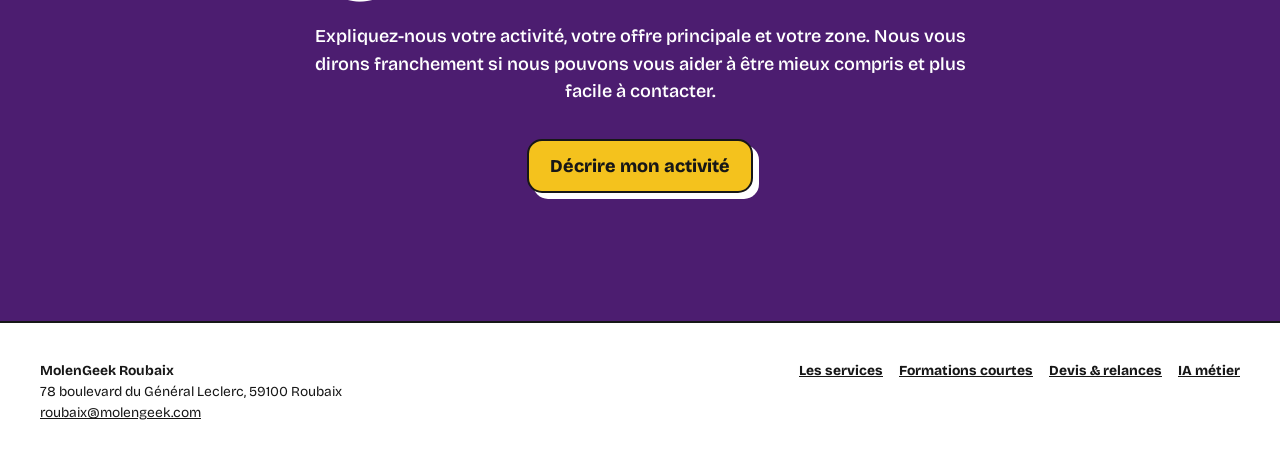
==== commit a77cd04a: "Clarify sales page messaging" ====
--- a/site/acquisition-locale.html
+++ b/site/acquisition-locale.html
@@ -3,8 +3,8 @@
 <head>
   <meta charset="utf-8">
   <meta name="viewport" content="width=device-width, initial-scale=1">
-  <meta name="description" content="En 10 jours, obtenez une offre locale plus claire, une page de conversion et huit contenus prêts à publier.">
-  <title>Sprint acquisition locale &amp; contenu — MolenGeek Roubaix</title>
+  <meta name="description" content="Si l'on vous cherche en ligne, comprend-on ce que vous vendez ? En 10 jours, rendez votre activité locale claire et facile à contacter.">
+  <title>Être trouvé et compris en ligne — MolenGeek Roubaix</title>
   <link rel="stylesheet" href="styles.css">
   <script src="script.js" defer></script>
 </head>
@@ -28,19 +28,19 @@
     <section class="hero offer-hero">
       <div class="shell hero-grid">
         <div>
-          <p class="eyebrow">Sprint entreprise · 03</p>
-          <h1>Votre activité mérite mieux qu'un profil <span class="accent">oublié.</span></h1>
-          <p class="hero-copy">En 10 jours ouvrés, rendez votre activité locale plus claire, plus facile à contacter et prête à communiquer avec une page de conversion et huit contenus prêts à publier.</p>
+          <p class="eyebrow">Pour les commerces et services locaux déjà actifs</p>
+          <h1>On vous cherche en ligne. <span class="accent">Comprend-on ce que vous vendez&nbsp;?</span></h1>
+          <p class="hero-copy">En 10 jours, rendez votre offre claire, votre établissement facile à contacter et vos premières publications prêtes. Sans refaire tout votre site.</p>
           <div class="stats" aria-label="Informations principales">
             <div class="stat"><strong>10 jours</strong><span>Délai ouvré</span></div>
             <div class="stat"><strong>1 900 €</strong><span>HT, prix forfaitaire</span></div>
             <div class="stat"><strong>8 contenus</strong><span>Prêts à publier</span></div>
           </div>
-          <div class="actions"><a class="button" href="mailto:roubaix@molengeek.com?subject=Diagnostic%20%E2%80%94%20Sprint%20acquisition%20locale%20et%20contenu">Demander le diagnostic</a></div>
+          <div class="actions"><a class="button" href="mailto:roubaix@molengeek.com?subject=Diagnostic%20%E2%80%94%20Sprint%20acquisition%20locale%20et%20contenu">Voir si votre activité est claire en ligne</a></div>
         </div>
         <aside class="poster-card" aria-label="Acquisition locale et contenus">
-          <div><span class="poster-label">Être vu → compris → contacté</span><div class="poster-number">03</div></div>
-          <div><p class="poster-copy">Local.<br>Clair.<br>Mesurable.</p><img class="poster-icon" src="../brand/molengeek/assets/png-generated-v2/map-pin-purple.png" alt="" aria-hidden="true"><div class="color-bars" aria-hidden="true"><span></span><span></span><span></span><span></span></div></div>
+          <div><span class="poster-label">Trouvé → compris → contacté</span><div class="poster-number">03</div></div>
+          <div><p class="poster-copy">Votre offre.<br>Vos contacts.<br>Vos contenus.</p><img class="poster-icon" src="../brand/molengeek/assets/png-generated-v2/map-pin-purple.png" alt="" aria-hidden="true"><div class="color-bars" aria-hidden="true"><span></span><span></span><span></span><span></span></div></div>
         </aside>
       </div>
     </section>
@@ -48,8 +48,8 @@
     <section class="section purple">
       <div class="shell split">
         <div>
-          <p class="eyebrow">Vous reconnaissez la situation ?</p>
-          <h2 class="section-heading">Votre réputation travaille. Votre présence en ligne, beaucoup moins.</h2>
+          <p class="eyebrow">Votre bouche-à-oreille ne suffit plus toujours</p>
+          <h2 class="section-heading">Vous savez expliquer votre métier. Votre page, beaucoup moins.</h2>
         </div>
         <div class="content-card">
           <ul class="plain-list">
@@ -65,12 +65,12 @@
 
     <section class="section">
       <div class="shell">
-        <p class="eyebrow">Ce qui est livré</p>
-        <h2 class="section-heading">Un mois d'élan, sans usine à contenu.</h2>
+        <p class="eyebrow">Ce que vous pourrez montrer et utiliser</p>
+        <h2 class="section-heading">De quoi être compris et contacté sans poster tous les jours.</h2>
         <div class="card-grid">
-          <article class="content-card"><h3>Une offre lisible</h3><p>Un message principal centré sur une offre et un public, puis une page mobile avec un appel à l'action clair.</p></article>
-          <article class="content-card"><h3>Huit contenus</h3><p>Une session de 90 minutes, quatre angles éditoriaux, huit contenus prêts à publier et leurs textes associés.</p></article>
-          <article class="content-card"><h3>Une mesure simple</h3><p>Une présence locale auditée, un calendrier sur quatre semaines et un tableau pour compter les demandes attribuables.</p></article>
+          <article class="content-card"><h3>Une page qui explique enfin votre offre</h3><p>Votre client comprend ce que vous proposez et sait immédiatement comment vous joindre.</p></article>
+          <article class="content-card"><h3>Huit publications prêtes</h3><p>Nous préparons vos contenus et les textes qui les accompagnent. Vous n'avez plus à partir d'une page blanche.</p></article>
+          <article class="content-card"><h3>Un moyen simple de voir ce qui marche</h3><p>Vos informations locales sont vérifiées, et un tableau vous aide à compter les demandes reçues.</p></article>
         </div>
         <div class="promise-band" style="margin-top: 38px;">Nous livrons les actifs et la mesure. Le comportement du marché et le nombre de clients ne se garantissent pas.</div>
       </div>
@@ -80,7 +80,7 @@
       <div class="shell split">
         <div>
           <p class="eyebrow">Le sprint</p>
-          <h2 class="section-heading">De votre savoir-faire à une action claire.</h2>
+          <h2 class="section-heading">De ce que vous faites bien à ce que vos clients comprennent.</h2>
         </div>
         <div class="steps">
           <article class="step"><div><h3>Diagnostic</h3><p>60 minutes sur l'offre, le client, la zone, les preuves, les canaux et votre capacité de réponse.</p></div></article>
@@ -99,7 +99,7 @@
           <p class="eyebrow">Prix forfaitaire</p>
           <span class="big-price">1 900 € HT</span>
           <p>Un établissement, une offre principale et une zone locale. Aucun budget publicitaire n'est engagé.</p>
-          <a class="button" href="mailto:roubaix@molengeek.com?subject=Diagnostic%20%E2%80%94%20Sprint%20acquisition%20locale%20et%20contenu">Vérifier mon éligibilité</a>
+          <a class="button" href="mailto:roubaix@molengeek.com?subject=Diagnostic%20%E2%80%94%20Sprint%20acquisition%20locale%20et%20contenu">Voir si l'offre est adaptée à mon activité</a>
         </div>
         <div class="content-card">
           <h3>Votre contribution</h3>
@@ -144,8 +144,8 @@
     <section class="cta-section">
       <div class="shell">
         <h2>Votre activité est-elle aussi claire en ligne qu'en face à face&nbsp;?</h2>
-        <p>Montrez-nous votre présence actuelle et l'offre que vous voulez rendre visible. Nous vérifierons si le sprint est adapté.</p>
-        <div class="actions"><a class="button" href="mailto:roubaix@molengeek.com?subject=Diagnostic%20%E2%80%94%20Sprint%20acquisition%20locale%20et%20contenu">Demander le diagnostic</a></div>
+        <p>Expliquez-nous votre activité, votre offre principale et votre zone. Nous vous dirons franchement si nous pouvons vous aider à être mieux compris et plus facile à contacter.</p>
+        <div class="actions"><a class="button" href="mailto:roubaix@molengeek.com?subject=Diagnostic%20%E2%80%94%20Sprint%20acquisition%20locale%20et%20contenu">Décrire mon activité</a></div>
       </div>
     </section>
   </main>
